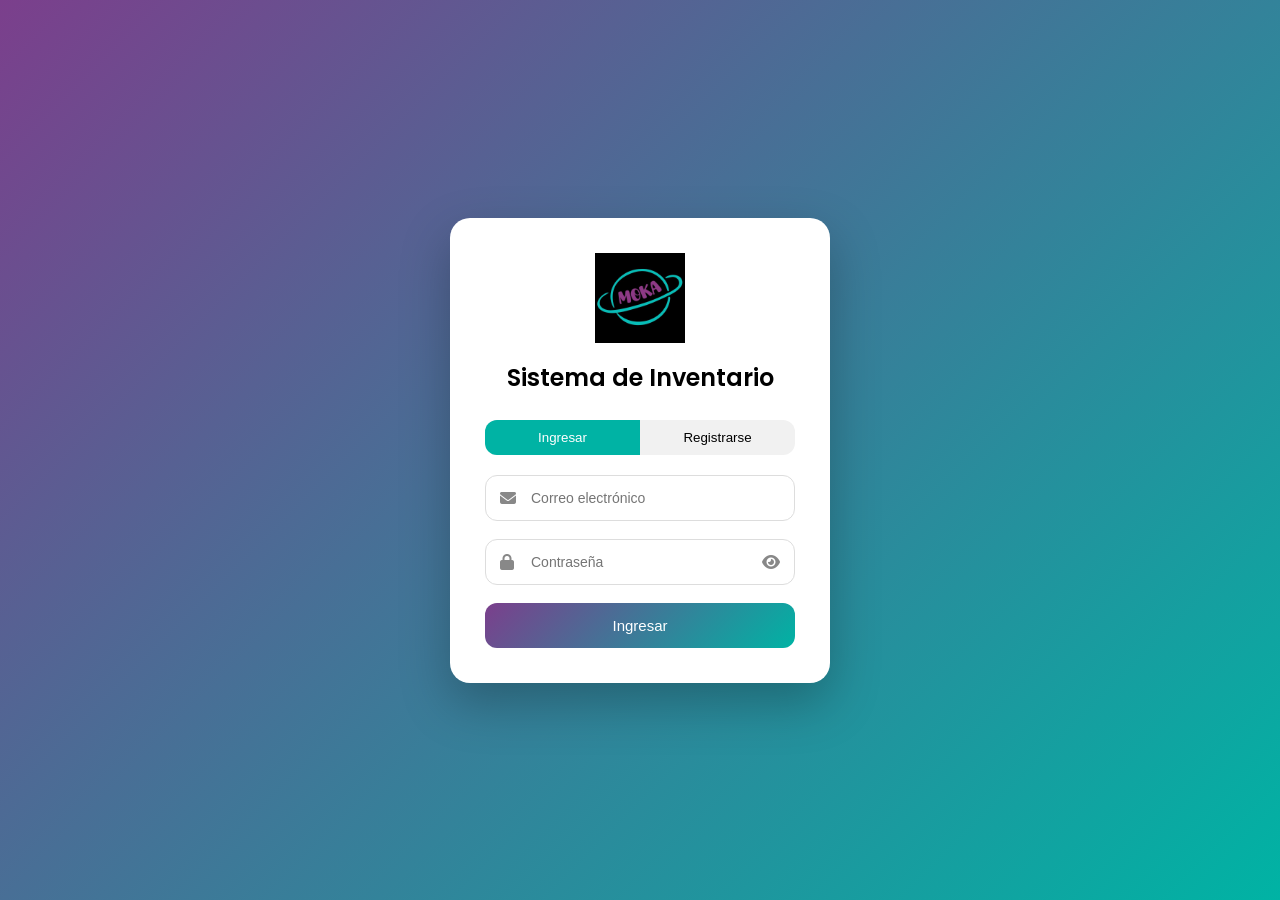
==== acercade.html @ 24bfd5ca "Se crea la pantalla de categorías y las funcionalidades de crear, actualizar, buscar y eliminar" ====
<!DOCTYPE html>
<html lang="es">
<head>
    <meta charset="UTF-8">
    <title>MOKA | Sistema de Inventario</title>
    <link rel="stylesheet" href="css/dashboard.css">
    <link rel="stylesheet" href="css/acercade.css">
    <link rel="stylesheet" href="https://cdnjs.cloudflare.com/ajax/libs/font-awesome/6.5.0/css/all.min.css">
</head>

<body>

    <div class="layout">
        <!-- SIDEBAR -->
        <aside class="sidebar" id="sidebar">
            <!-- LOGO -->
            <div class="logo-container">
                <div class="logo-left">
                    <a href="dashboard.html"><img src="assets/img2.jpeg"></a>
                    <span class="logo-text">MOKA</span>
                </div>
            
                <button class="sidebar-toggle" onclick="toggleSidebar()">
                    <i class="fa fa-chevron-left"></i>
                </button>
            </div>

            <!-- MENU -->
            <nav class="menu">
                <div class="menu-item" onclick="toggleMenu(this)">
                    <i class="fa fa-cogs"></i>
                    <span>Mantenimientos</span>
                    <i class="fa fa-chevron-down arrow"></i>
                </div>

                <div class="submenu">
                    <a href="categorias.html">Categorías</a>
                    <a href="clientes.html">Clientes</a>
                    <a href="productos.html">Productos</a>
                    <a href="proveedores.html">Proveedores</a>
                    <a href="usuarios.html">Usuarios</a>
                </div>

                <div class="menu-item" onclick="toggleMenu(this)">
                    <i class="fa fa-sync"></i>
                    <span>Procesos</span>
                    <i class="fa fa-chevron-down arrow"></i>
                </div>

                <div class="submenu">
                    <a href="inventario.html">Inventario</a>
                    <a href="ventas.html">Ventas</a>
                </div>

                <div class="menu-item" onclick="toggleMenu(this)">
                    <i class="fa fa-chart-bar"></i>
                    <span>Reportes</span>
                    <i class="fa fa-chevron-down arrow"></i>
                </div>

                <div class="submenu">
                    <a href="reportes.html">Ver reportes</a>
                </div>

                <div class="menu-item" onclick="toggleMenu(this)">
                    <i class="fa fa-building"></i>
                    <span>Acerca de</span>
                    <i class="fa fa-chevron-down arrow"></i>
                </div>

                <div class="submenu">
                    <a href="acercade.html">Nuestra empresa</a>
                </div>
                
                <div class="user-bottom">
                    <div class="menu-item" onclick="toggleMenu(this)">
                        <i class="fa fa-user-circle"></i>
                        <span id="nombreUsuario">Usuario</span>
                        <i class="fa fa-chevron-down arrow"></i>
                    </div>
                
                    <div class="submenu">
                        <a href="#" onclick="logout()">
                            <i class="fa fa-sign-out-alt"></i>
                            Cerrar sesión
                        </a>
                    </div>
                </div>
            </nav>
        </aside>

        <!-- MAIN -->
        <main class="main">     
            <!-- TOPBAR -->
            <header class="topbar">
                Bienvenido,
                <strong id="nombreUsuarioTop">Usuario</strong>
            </header>

            <!-- CONTENT -->
            <div class="content">
                <div class="card about-container">
                    <div class="about-grid">
                        <div class="about-image">
                            <img src="assets/img2.jpeg" alt="MOKA Artesanía">
                        </div>

                        <div class="about-text">
                            <h2 class="form-title">Nuestra Historia</h2>
                            <hr class="separator">
                            <p>
                                <strong>MOKA</strong> es un emprendimiento familiar costarricense nacido de la pasión por los detalles y el arte manual. 
                             Nos dedicamos a la creación de accesorios de belleza únicos, transformando materiales de alta calidad en piezas que cuentan historias.
                            </p>
                    
                            <p>
                                Desde nuestros delicados collares y pulseras hasta nuestros distintivos joyeros moldeados en <strong>arcilla polimérica</strong>, cada artículo es trabajado pieza por pieza, asegurando que no existan dos iguales.
                            </p>

                            <div class="valores-grid">
                                <div class="valor-item">
                                    <i class="fa fa-heart"></i>
                                    <span>Hecho con Amor</span>
                                </div>

                                <div class="valor-item">
                                    <i class="fa fa-gem"></i>
                                    <span>Diseños Únicos</span>
                                </div>

                                <div class="valor-item">
                                    <i class="fa fa-hands"></i>
                                    <span>100% Artesanal</span>
                                </div>
                            </div>
                        </div>
                    </div>
                </div>
            </div>

            <!-- FOOTER AQUI DENTRO -->
            <footer class="footer">
                <div class="footer-container">
                    <div class="footer-column">
                        <h4>Mantenimientos</h4>
                            <a href="categorias.html">Categorías</a>
                            <a href="clientes.html">Clientes</a>
                            <a href="productos.html">Productos</a>
                            <a href="proveedores.html">Proveedores</a>
                            <a href="usuarios.html">Usuarios</a>
                    </div>

                    <div class="footer-column">
                        <h4>Procesos</h4>
                            <a href="inventario.html">Inventario</a>
                            <a href="ventas.html">Ventas</a>
                    </div>

                    <div class="footer-column">
                        <h4>Reportes</h4>
                        <a href="#">Ventas</a>
                        <a href="#">Inventario</a>
                        <a href="#">Financiero</a>
                    </div>

                    <div class="footer-column">
                        <h4>Contacto</h4>
                            <a href="https://api.whatsapp.com/send?phone=50685776011" target="_blank"><p><i class="fab fa-whatsapp"></i> (506) 85776011</p></a>
                    </div>

                    <div class="footer-column">
                        <h4>Redes Sociales</h4>
                            <a href="https://www.facebook.com/share/1ALB4ztb7T/?mibextid=wwXIfr" target="_blank"><p><i class="fab fa-facebook"></i> Facebook</p></a>
                            <a href="https://www.instagram.com/moka_.creacionesconamor?igsh=Zml5ODNkMGF3cHU%3D&utm_source=qr" target="_blank"><p><i class="fab fa-instagram"></i> Instagram</p></a>
                            <a href="https://www.tiktok.com/@moka.creaciones.co?_r=1&_t=ZS-93uh4b1ULBI" target="_blank"><p><i class="fab fa-tiktok"></i> TikTok</p></a>
                    </div>
                </div>

                <div class="footer-bottom">
                    MOKA © 2026 — Todos los derechos reservados
                </div>
            </footer>
        </main>
    </div>

    <script src="js/acercade.js"></script>

</body>
</html>
---- css/dashboard.css ----
:root {
    --morado: #7B3F8C;
    --turquesa: #00B3A4;
    --fondo: #f2f4f7;
    --blanco: #ffffff;
}

/* RESET */
* {
    box-sizing:border-box;
    margin:0;
    padding:0;
}

body {
    font-family:'Poppins',sans-serif;
    background:var(--fondo);
}

/* LAYOUT */
.layout {
    display:flex;
    min-height:100vh;
}

/* SIDEBAR */
.sidebar {
    width:260px;
    background:linear-gradient(180deg,var(--morado),var(--turquesa));
    color:white;
    display:flex;
    flex-direction:column;
    transition:width 0.3s ease;
    position:relative; /* IMPORTANTE */
}

/* BOTON TOGGLE PROFESIONAL */
.sidebar-toggle {
    position:absolute;
    top:6px;
    right:12px;
    width:34px;
    height:34px;
    border:none;
    border-radius:10px;
    background:rgba(255,255,255,0.15);
    backdrop-filter:blur(10px);
    color:white;
    cursor:pointer;
    display:flex;
    align-items:center;
    justify-content:center;
    font-size:16px;
    transition:all 0.25s ease;
    z-index:2000;
    /* oculto por defecto */
    opacity:0;
    transform:translateX(10px);
}

.sidebar:hover .sidebar-toggle {
    opacity:1;
    transform:translateX(0);
}

.sidebar-toggle:hover {
    background:white;
    color:var(--morado);
    transform:scale(1.08);
}

.sidebar.collapsed .sidebar-toggle i {
    transform:rotate(180deg);
}

/* SIDEBAR COLAPSADO */
.sidebar.collapsed {
    width:70px;
}

/* ROTAR ICONO */
.sidebar.collapsed .sidebar-toggle i {
    transform:rotate(180deg);
}

/* LOGO CONTAINER */
.logo-container {
    display:flex;
    align-items:center;
    padding:20px;
    margin-top:10px; /* BAJA el logo */
}

/* LOGO */
.logo-left {
    display:flex;
    align-items:center;
    gap:12px;
}

.logo-container img {
    width:42px;
}

.sidebar.collapsed .logo-text,
.sidebar.collapsed span,
.sidebar.collapsed .arrow {
    display:none !important;
}

/* MENU */
.menu {
    flex:1;
}

/* MENU ITEMS */
.menu-item {
    display:flex;
    align-items:center;
    gap:12px;
    padding:15px 18px;
    cursor:pointer;
    transition:all 0.2s ease;
}

.menu-item:hover {
    background:rgba(255,255,255,0.12);
}

/* SUBMENU */
.submenu {
    display:none;
    flex-direction:column;
}

.sidebar:not(.collapsed) .menu-item.active + .submenu{
    display:flex;
}

.submenu a {
    padding:10px 45px;
    color:white;
    text-decoration:none;
    font-size:14px;
}

.submenu a:hover {
    background:rgba(255,255,255,0.1);
}

/* USER */
.user-bottom {
    margin-top:auto;
}

/* MAIN */
.main {
    flex:1;
    display:flex;
    flex-direction:column;
}

/* TOPBAR */
.topbar {
    background:white;
    padding:16px 28px;
    box-shadow:0 2px 8px rgba(0,0,0,0.04);
    font-size:16px;
}

/* CONTENT */
.content {
    flex:1;
    padding:25px;
}

/* CARDS */
.cards {
    display:flex;
    gap:20px;
}

.card {
    background:white;
    padding:22px;
    border-radius:12px;
    flex:1;
    box-shadow:0 3px 12px rgba(0,0,0,0.06);
}

.chart {
    margin-top:20px;
    height:300px;
}

/* FOOTER */
.footer {
    margin-top:auto;
    background:linear-gradient(90deg,var(--morado),var(--turquesa));
    color:white;
    padding:40px 30px 15px;
}

/* FOOTER CONTAINER */
.footer-container {
    display:flex;
    justify-content:space-between;
    flex-wrap:wrap;
    gap:40px;
    max-width:1200px;
    margin:auto;
}

.footer-column {
    display:flex;
    flex-direction:column;
    min-width:180px;
}

.footer-column h4 {
    margin-bottom:10px;
    font-size:16px;
    border-bottom:2px solid rgba(255,255,255,0.3);
    padding-bottom:5px;
}

.footer-column a {
    color:white;
    text-decoration:none;
    margin:4px 0;
    font-size:14px;
}

.footer-column a:hover {
    color:#00ffd0;
}

.footer-column p {
    margin:4px 0;
    font-size:14px;
}

.footer-bottom {
    text-align:center;
    margin-top:30px;
    padding-top:15px;
    border-top:1px solid rgba(255,255,255,0.3);
}
---- css/acercade.css ----
.about-grid {
    display: grid;
    grid-template-columns: 1fr 1.5fr;
    gap: 40px;
    align-items: center;
    padding: 20px;
}

.about-image img {
    width: 100%;
    max-width: 450px;
    height: auto;
    display: block;
    margin: 0 auto;
    border-radius: 15px;
    box-shadow: 0 10px 20px rgba(0,0,0,0.1);
    border: 3px solid var(--turquesa);
}

.about-text p {
    line-height: 1.8;
    color: #555;
    margin-bottom: 15px;
    text-align: justify;
}

.valores-grid {
    display: grid;
    grid-template-columns: repeat(3, 1fr);
    gap: 15px;
    margin-top: 30px;
}

.valor-item {
    text-align: center;
    display: flex;
    flex-direction: column;
    align-items: center;
    gap: 10px;
    color: var(--morado);
    font-weight: 600;
    font-size: 0.9rem;
}

.valor-item i {
    font-size: 1.5rem;
    color: var(--turquesa);
}

/* Responsivo para móviles */
@media (max-width: 768px) {
    .about-grid {
        grid-template-columns: 1fr;
    }
}
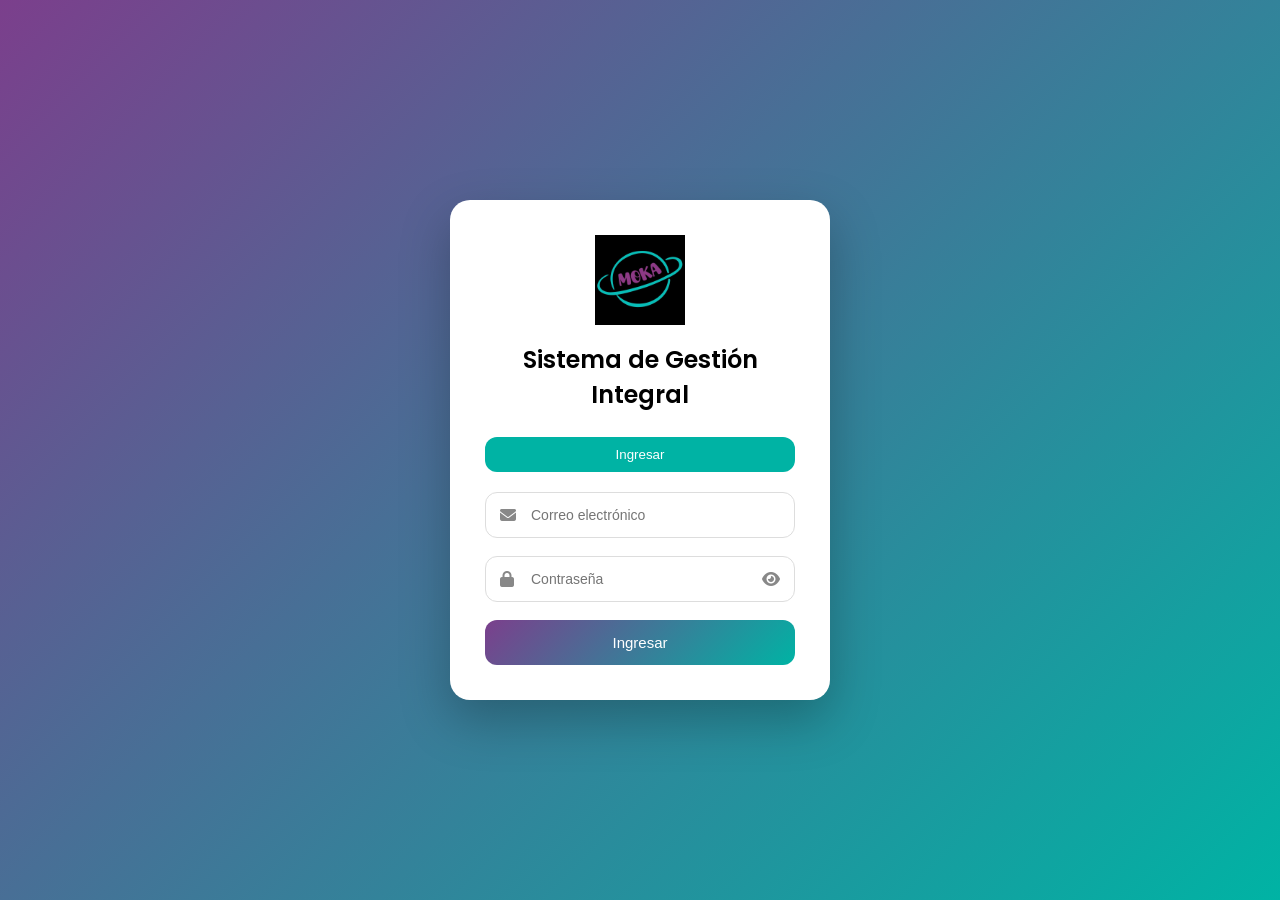
==== commit f036a4b9: "Se agrega en todas las pantallas y footer la opcion de cuentas por cobrar y se ajusta la pantalla de" ====
--- a/acercade.html
+++ b/acercade.html
@@ -48,6 +48,7 @@
                 </div>
 
                 <div class="submenu">
+                    <a href="cxc.html">Cuentas por Cobrar</a>
                     <a href="inventario.html">Inventario</a>
                     <a href="ventas.html">Ventas</a>
                 </div>
@@ -152,15 +153,15 @@
 
                     <div class="footer-column">
                         <h4>Procesos</h4>
+                            <a href="cxc.html">Cuentas por Cobrar</a>
                             <a href="inventario.html">Inventario</a>
                             <a href="ventas.html">Ventas</a>
                     </div>
 
                     <div class="footer-column">
                         <h4>Reportes</h4>
-                        <a href="#">Ventas</a>
-                        <a href="#">Inventario</a>
-                        <a href="#">Financiero</a>
+                        <a href="reportes.html">Inventario</a>
+                        <a href="reportes.html">Ventas</a>
                     </div>
 
                     <div class="footer-column">
--- a/css/dashboard.css
+++ b/css/dashboard.css
@@ -182,7 +182,7 @@
 
 .card {
     background:white;
-    padding:22px;
+    padding:12px;
     border-radius:12px;
     flex:1;
     box-shadow:0 3px 12px rgba(0,0,0,0.06);
@@ -191,6 +191,122 @@
 .chart {
     margin-top:20px;
     height:300px;
+}
+
+/* Espaciado vertical solicitado */
+.kpi-header {
+    margin-bottom: 10px; /* Espacio entre el texto y las tarjetas */
+}
+
+.kpi-header h2 {
+    color: #333;
+    margin-bottom: 5px;
+}
+
+.kpi-header p {
+    color: #666;
+    font-size: 0.9rem;
+}
+
+/* Grid de los KPIs */
+.kpi-grid {
+    display: grid;
+    grid-template-columns: repeat(auto-fit, minmax(250px, 1fr));
+    gap: 20px;
+}
+
+/* Estilo base de las tarjetas KPI */
+.kpi-card {
+    background: #fff;
+    border-radius: 10px;
+    padding: 10px;
+    display: flex;
+    align-items: center;
+    gap: 15px;
+    box-shadow: 0 4px 6px rgba(0,0,0,0.05);
+    transition: transform 0.3s ease;
+    border-bottom: 4px solid transparent; /* Efecto visual inferior */
+}
+
+.kpi-card:hover {
+    transform: translateY(-5px);
+}
+
+/* Iconos de los KPIs */
+.kpi-icon {
+    font-size: 2rem;
+    padding: 10px;
+    border-radius: 8px;
+    min-width: 60px;
+    text-align: center;
+}
+
+.kpi-data h3 {
+    font-size: 0.85rem;
+    text-transform: uppercase;
+    color: #888;
+    margin-bottom: 5px;
+}
+
+.kpi-data p {
+    font-size: 1.4rem;
+    font-weight: bold;
+    color: #333;
+    margin: 0;
+}
+
+/* Colores específicos para cada KPI */
+.ventas {
+    border-left: 6px solid #8e44ad; /* Morado MOKA */
+}
+.ventas .kpi-icon {
+    background-color: #f4ecf7;
+    color: #8e44ad;
+}
+
+.stock {
+    border-left: 6px solid #16a085; /* Turquesa */
+}
+.stock .kpi-icon {
+    background-color: #e8f6f3;
+    color: #16a085;
+}
+
+.movimientos {
+    border-left: 6px solid #e67e22; /* Naranja */
+}
+.movimientos .kpi-icon {
+    background-color: #fef5e7;
+    color: #e67e22;
+}
+
+.chart-container {
+    margin-top: 15px;
+    padding: 10px;
+}
+
+.chart-header {
+    margin-bottom: 10px; /* Espacio entre el texto y las tarjetas */
+}
+
+.chart-header h2 {
+    color: #333;
+    margin-bottom: 5px;
+}
+
+.charts-grid {
+    display: grid;
+    grid-template-columns: repeat(auto-fit, minmax(00px, 1fr));
+    gap: 30px;
+    margin-top: 10px;
+}
+
+.chart-box {
+    background: #fff;
+    padding: 15px;
+    border: 1px solid #eee;
+    border-radius: 8px;
+    height: 300px; /* Altura controlada para los gráficos */
 }
 
 /* FOOTER */
